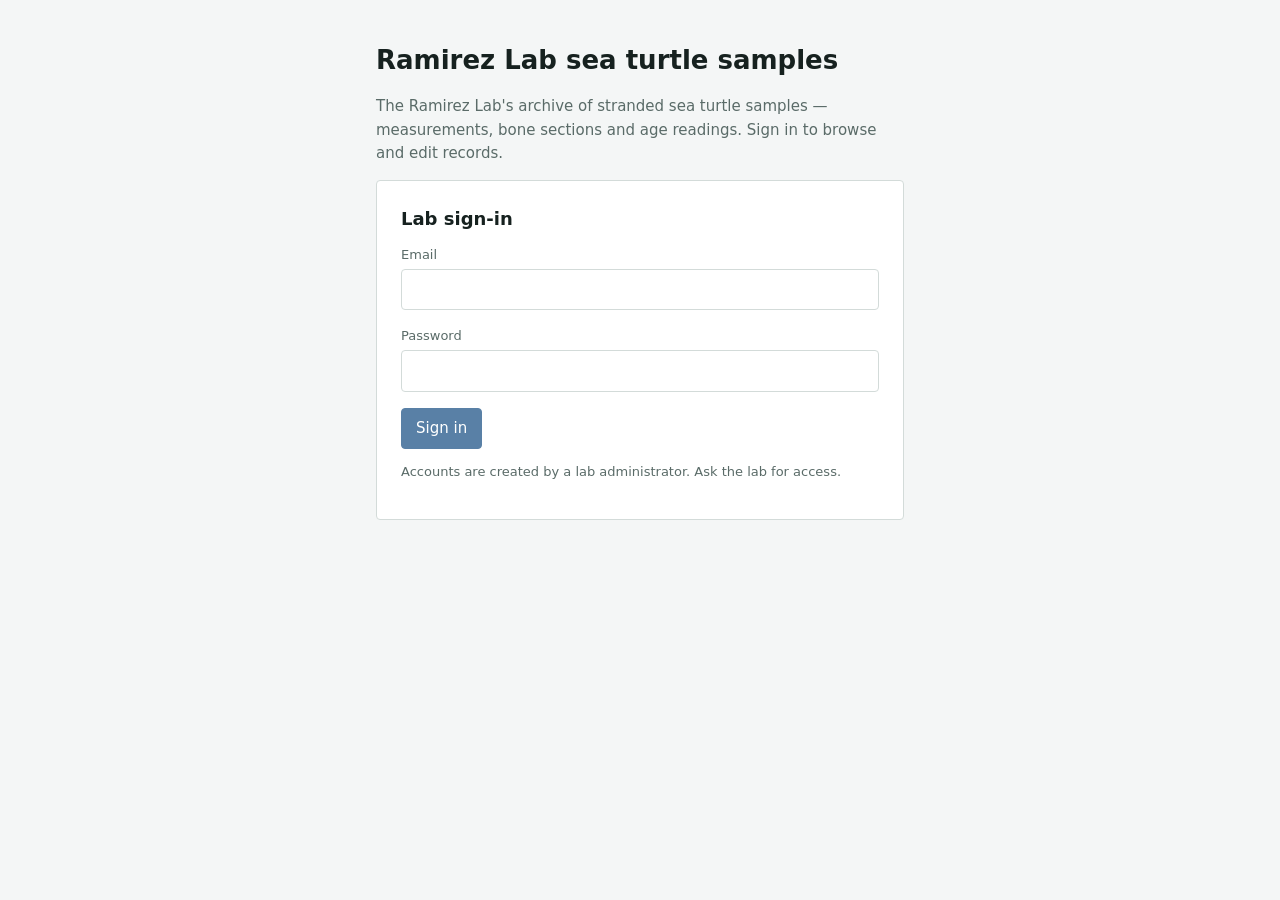
==== index.html @ ccae7d06 "feat: early scaffold for testing" ====
<!DOCTYPE html>
<html lang="en">
<head>
<meta charset="utf-8">
<meta name="viewport" content="width=device-width, initial-scale=1">
<title>Sign in · RamirezDB</title>
<link rel="stylesheet" href="assets/styles.css">
</head>
<body>
<header id="shell-header"></header>
<main class="page page-narrow">
  <h1>Ramirez Lab sea turtle samples</h1>
  <p class="lede">
    The Ramirez Lab's archive of stranded sea turtle samples — measurements,
    bone sections and age readings. Sign in to browse and edit records.
  </p>

  <form id="signin" class="card" novalidate>
    <h2>Lab sign-in</h2>
    <div class="field">
      <label for="email">Email</label>
      <input class="input" id="email" name="email" type="email" autocomplete="username" required>
    </div>
    <div class="field">
      <label for="password">Password</label>
      <input class="input" id="password" name="password" type="password" autocomplete="current-password" required>
    </div>
    <p class="error" id="signin-error" hidden></p>
    <button class="btn btn-primary" type="submit">Sign in</button>
    <p class="note">
      Accounts are created by a lab administrator. Ask the lab for access.
    </p>
  </form>
</main>
<script type="module" src="js/pages/index.js"></script>
</body>
</html>
---- assets/styles.css ----
/* RamirezDB — the only stylesheet.
   Everything below reads from these tokens; don't hard-code a colour in a rule. */
:root {
  --bg:            #f4f6f6;
  --surface:       #ffffff;
  --ink:           #16211f;
  --ink-muted:     #5a6b68;
  --line:          #d3dbd9;
  --accent:        #5980a6;
  --accent-ink:    #34597c;   /* accent dark enough for body text */
  --danger:        #9a2e22;

  --font-body: system-ui, -apple-system, "Segoe UI", sans-serif;
  --space-1: 4px;  --space-2: 8px;  --space-3: 12px;
  --space-4: 16px; --space-5: 24px; --space-6: 40px;
  --radius: 4px;
}

*, *::before, *::after { box-sizing: border-box; }
body {
  margin: 0; background: var(--bg); color: var(--ink);
  font: 15px/1.55 var(--font-body);
}
h1 { font-size: 26px; margin: 0 0 var(--space-3); }
h2 { font-size: 18px; margin: 0 0 var(--space-3); }
a { color: var(--accent-ink); }
a:hover { color: var(--ink); }
:focus-visible { outline: 2px solid var(--accent); outline-offset: 2px; }

.page { max-width: 1100px; margin: 0 auto; padding: var(--space-6) var(--space-4); }
.page-narrow { max-width: 560px; }
.lede { color: var(--ink-muted); max-width: 60ch; }
.hint, .note { color: var(--ink-muted); font-size: 13px; }
.crumb { margin: 0 0 var(--space-3); font-size: 13px; }
.error { color: var(--danger); }
.req { color: var(--ink-muted); font-size: 11px; text-transform: uppercase; letter-spacing: .08em; }
.row { display: flex; gap: var(--space-3); align-items: center; }

/* header — rendered by js/shell.js */
.nav { display: flex; align-items: center; gap: var(--space-5);
  padding: var(--space-3) var(--space-4); background: var(--surface);
  border-bottom: 1px solid var(--line); }
.nav-brand { font-weight: 600; }
.nav-links { display: flex; gap: var(--space-4); margin-left: auto; align-items: center; }
.nav a { text-decoration: none; }
.nav a[aria-current="page"] { box-shadow: inset 0 -2px 0 var(--accent); }
.nav-role { font-size: 12px; text-transform: uppercase; letter-spacing: .08em;
  color: var(--ink-muted); }

.card { background: var(--surface); border: 1px solid var(--line);
  border-radius: var(--radius); padding: var(--space-5); margin: 0 0 var(--space-5); }

.field { display: grid; gap: var(--space-1); margin: 0 0 var(--space-4); }
.field label { font-size: 13px; color: var(--ink-muted); }
.input { width: 100%; padding: 8px 10px; font: inherit; color: inherit;
  background: var(--surface); border: 1px solid var(--line); border-radius: var(--radius); }
.input:hover { border-color: var(--accent); }

.filters { display: grid; grid-template-columns: repeat(auto-fit, minmax(180px, 1fr));
  gap: var(--space-4); align-items: end; }
.filters-actions { display: flex; gap: var(--space-2); }

.btn { display: inline-flex; align-items: center; gap: var(--space-2);
  padding: 8px 14px; font: inherit; border-radius: var(--radius);
  border: 1px solid var(--accent); cursor: pointer; text-decoration: none; }
.btn-primary { background: var(--accent); border-color: var(--accent); color: #fff; }
.btn-primary:hover { background: var(--accent-ink); color: #fff; }
.btn-secondary { background: transparent; color: var(--accent-ink); }
.btn-secondary:hover { background: color-mix(in oklch, var(--accent) 12%, transparent); }
.btn-ghost { background: transparent; border-color: transparent; color: var(--accent-ink); }
.btn-ghost:hover { background: color-mix(in oklch, var(--accent) 10%, transparent); }
.btn:disabled { opacity: .45; cursor: default; }

.table { width: 100%; border-collapse: collapse; background: var(--surface);
  border: 1px solid var(--line); }
.table th { text-align: left; font-size: 12px; text-transform: uppercase;
  letter-spacing: .07em; color: var(--ink-muted);
  border-bottom: 1px solid var(--line); padding: var(--space-3); }
.table td { border-bottom: 1px solid var(--line); padding: var(--space-3); }
.table tbody tr:hover { background: color-mix(in oklch, var(--accent) 6%, transparent); }
.table .num { text-align: right; font-variant-numeric: tabular-nums; }

.pairs { display: grid; grid-template-columns: minmax(140px, auto) 1fr;
  gap: var(--space-2) var(--space-4); margin: 0; }
.pairs dt { color: var(--ink-muted); font-size: 13px; }
.pairs dd { margin: 0; }

.notes { list-style: none; margin: 0; padding: 0; display: grid; gap: var(--space-3); }

.pager { display: flex; gap: var(--space-3); align-items: center;
  margin-top: var(--space-4); }
.status { color: var(--ink-muted); }
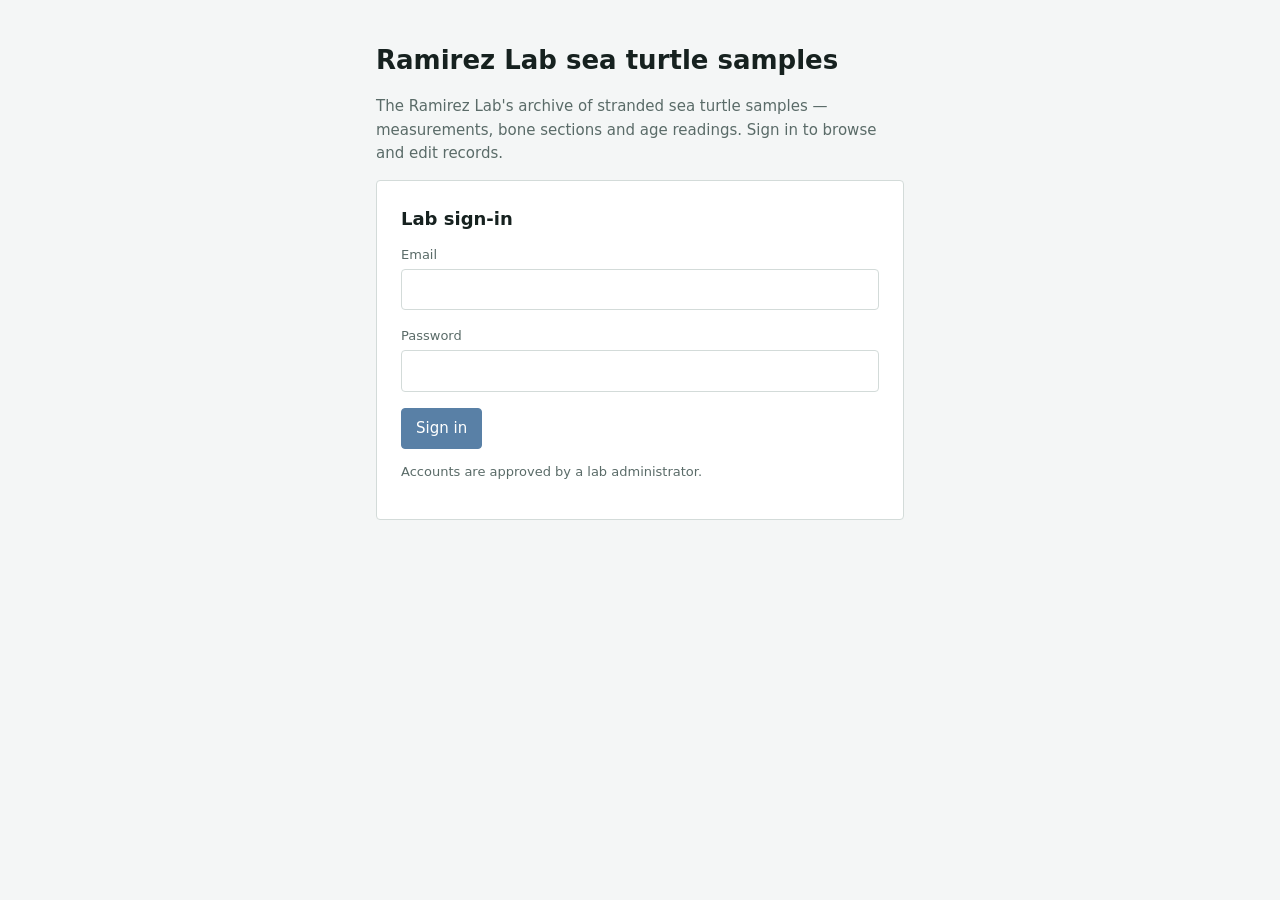
==== commit f7b8a1a1: "feat: role integration" ====
--- a/index.html
+++ b/index.html
@@ -28,7 +28,7 @@
     <p class="error" id="signin-error" hidden></p>
     <button class="btn btn-primary" type="submit">Sign in</button>
     <p class="note">
-      Accounts are created by a lab administrator. Ask the lab for access.
+      Accounts are approved by a lab administrator.
     </p>
   </form>
 </main>
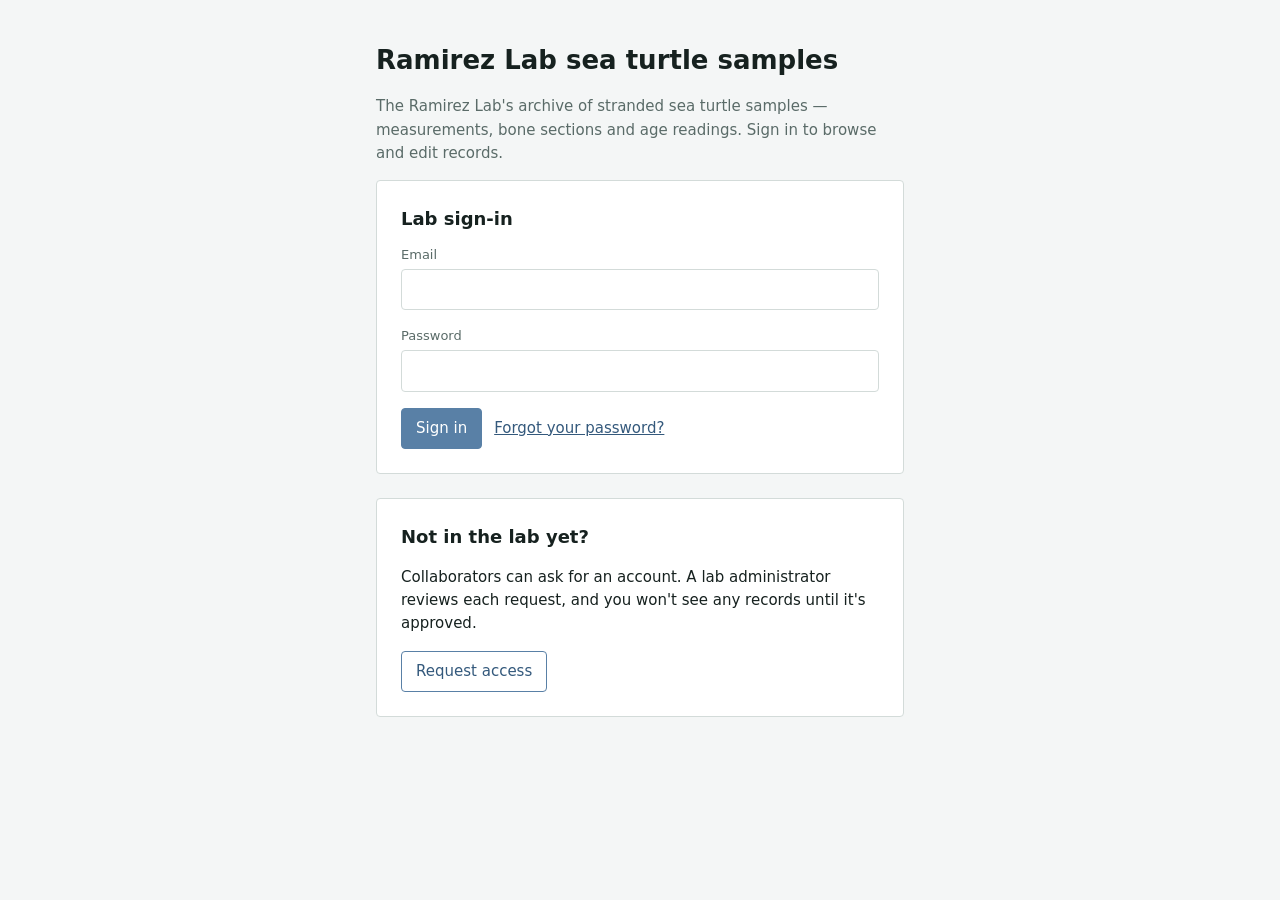
==== commit 5980945c: "feat: registration and request access" ====
--- a/index.html
+++ b/index.html
@@ -25,12 +25,22 @@
       <label for="password">Password</label>
       <input class="input" id="password" name="password" type="password" autocomplete="current-password" required>
     </div>
-    <p class="error" id="signin-error" hidden></p>
-    <button class="btn btn-primary" type="submit">Sign in</button>
-    <p class="note">
-      Accounts are approved by a lab administrator.
+    <div class="captcha" id="captcha"></div>
+    <p class="error" id="signin-error" role="alert" hidden></p>
+    <div class="row">
+      <button class="btn btn-primary" type="submit">Sign in</button>
+      <a href="forgot.html">Forgot your password?</a>
+    </div>
+  </form>
+
+  <section class="card">
+    <h2>Not in the lab yet?</h2>
+    <p>
+      Collaborators can ask for an account. A lab administrator reviews each
+      request, and you won't see any records until it's approved.
     </p>
-  </form>
+    <a class="btn btn-secondary" href="request-access.html">Request access</a>
+  </section>
 </main>
 <script type="module" src="js/pages/index.js"></script>
 </body>
--- a/assets/styles.css
+++ b/assets/styles.css
@@ -69,6 +69,8 @@
 .btn-secondary:hover { background: color-mix(in oklch, var(--accent) 12%, transparent); }
 .btn-ghost { background: transparent; border-color: transparent; color: var(--accent-ink); }
 .btn-ghost:hover { background: color-mix(in oklch, var(--accent) 10%, transparent); }
+.btn-danger { background: var(--danger); border-color: var(--danger); color: #fff; }
+.btn-danger:hover { background: color-mix(in oklch, var(--danger) 80%, black); color: #fff; }
 .btn:disabled { opacity: .45; cursor: default; }
 
 .table { width: 100%; border-collapse: collapse; background: var(--surface);
@@ -90,3 +92,14 @@
 .pager { display: flex; gap: var(--space-3); align-items: center;
   margin-top: var(--space-4); }
 .status { color: var(--ink-muted); }
+
+/* count badge — Requests heading and the Admin nav link */
+.badge { display: inline-block; min-width: 1.6em; padding: 0 6px;
+  border-radius: 999px; background: var(--danger); color: #fff;
+  font-size: 12px; font-weight: 600; line-height: 1.6; text-align: center;
+  vertical-align: middle; }
+.badge[hidden] { display: none; }
+
+.prewrap { white-space: pre-wrap; overflow-wrap: anywhere; }
+.captcha:not(:empty) { margin: 0 0 var(--space-4); }
+textarea.input { resize: vertical; }
